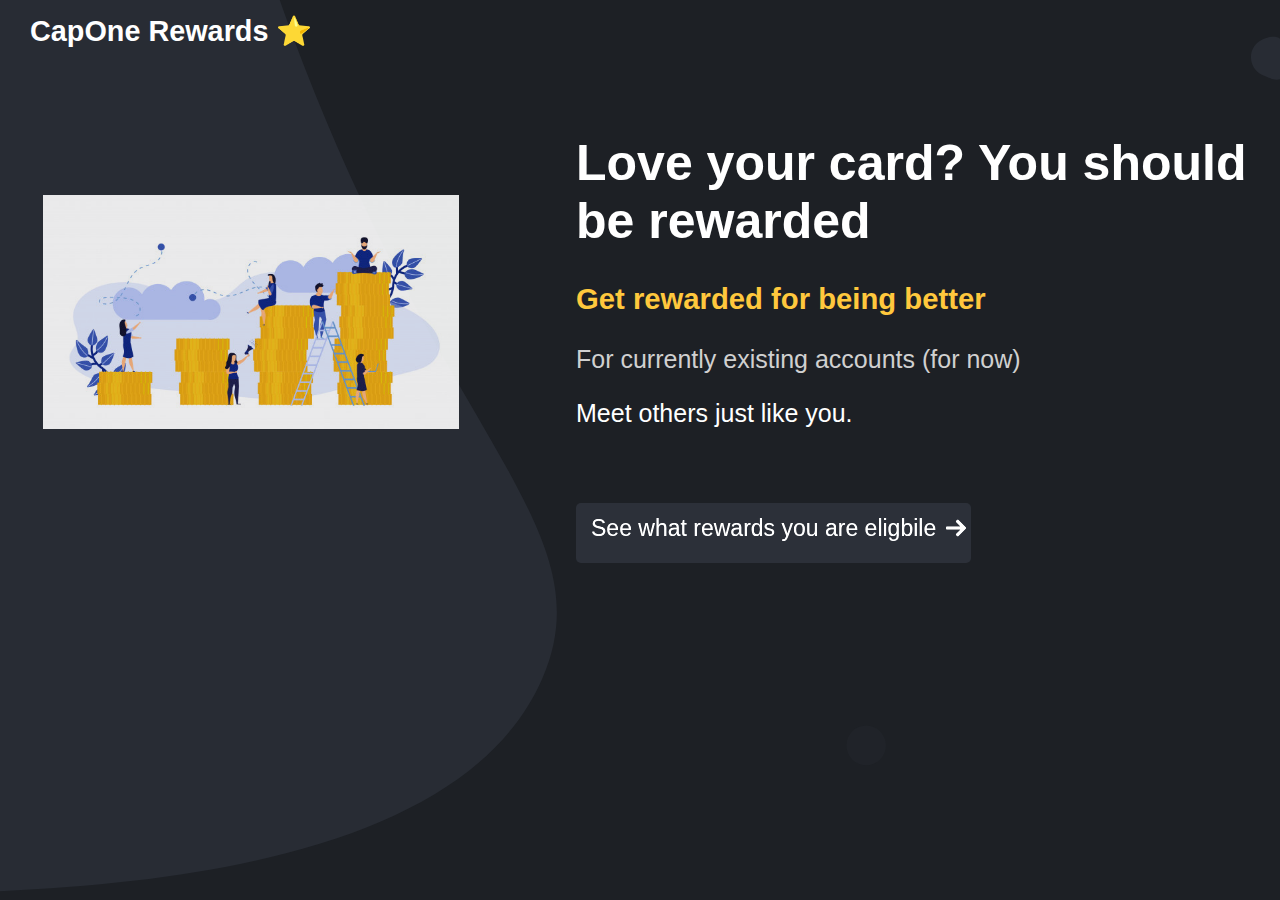
==== templates/index.html @ ca46d289 "Initial front page commit" ====
<!DOCTYPE html>
<html lang="en">

<head>
  <meta charset="utf-8" />
  <script src="/static/js/tiny-date-picker/dist/tiny-date-picker.min.js"></script>
  <script src="/static/js/index.js"></script>
  <link rel="icon" href="/favicon.ico" />
  <meta name="viewport" content="width=device-width,initial-scale=1" />
  <meta name="theme-color" content="#000000" />
  <link rel="apple-touch-icon" href="/static/imgs/pizza.png" />
  <link rel="icon" href="/static/imgs/pizza.ico" type="image/x-icon" />
  <link rel="stylesheet" href="/static/css/index.css" />
  <link rel="stylesheet" href="/static/js/tiny-date-picker/tiny-date-picker.min.css" />
  <meta name="description" content="Meet others just like you" />
  <title>CapOne Rewards ⭐</title>
</head>

<body class="joining">
  <noscript>You need to enable JavaScript to run this app.</noscript>
  <div id="root">
    <div class="App">
      <header class="top">
        <div class="logo-left">
          <a href="/">CapOne Rewards ⭐ </a>
        </div>
        <div class="text-right">
        </div>
      </header>
      <header class="App-header">
        <div class="back">
          <img class="wave" src="/static/imgs/wave.svg" alt="" />
        </div>
        <main>
          <div class="left">
            <img class="vid-chat" src="/static/imgs/rewards.png" alt="" />
          </div>
          <div class="right">
            <h1 class="desc">Love your card? You should be rewarded</h1>
            <h3 class="title">Get rewarded for being better</h3>
            <p class="text">
              For currently existing accounts (for now)
            </p>
            <p class="small">Meet others just like you.</p>
            <div class="proceedButton join" role="button">
              <div class="proceedButton-btns">
                <div class="proceedButton-text"></div>
                <div class="proceedButton-arrow">
                  <img class="svg" src="/static/imgs/right-arrow.svg" alt="" />
                </div>
              </div>
            </div>
          </div>
        </main>
      </header>
    </div>
  </div>
</body>

</html>
---- static/css/index.css ----
body {
  margin: 0;
  font-family: -apple-system, BlinkMacSystemFont, "Segoe UI", Roboto, Oxygen, Ubuntu, Cantarell, "Fira Sans", "Droid Sans", "Helvetica Neue", sans-serif;
  -webkit-font-smoothing: antialiased;
  -moz-osx-font-smoothing: grayscale;
  background-color: #1d2025;
}

* {
  scrollbar-color: #31353f #1d2025;
}

::-webkit-scrollbar {
  width: 7px;
}

::-webkit-scrollbar-track {
  background: #1d2025;
}

::-webkit-scrollbar-thumb {
  background: #31353f;
}

.App-header .back {
  width: 100%;
  height: 100vh;
  position: absolute;
  overflow: hidden;
}

.App-header .back .wave {
  height: 100%;
  left: 0;
  position: absolute;
  transform: scale(5);
}

:not(.proceedButton) {
  scrollbar-width: thin;
  color: #fff;
  text-decoration: none;
}

.App-logo {
  height: 40vmin;
  pointer-events: none;
}

.join {
  cursor: pointer;
}

.proceedButton {
  filter: brightness(1.1);
  background: #282c34;
  position: absolute;
  padding: 5px 15px;
  min-width: 150px;
  min-height: 50px;
  text-align: center;
  cursor: pointer;
  margin-top: 50px;
  transition: .5s ease;
}

.proceedButton .proceedButton-btns {
  display: flex;
  justify-content: center;
  position: relative;
  top: 10px;
}

.proceedButton:hover {
  box-shadow: 0 0 25px 0 #0000001a;
  filter: brightness(1.2);
}

.proceedButton .proceedButton-arrow {
  transform: translateX(10px);
  position: relative;
}

.proceedButton .proceedButton-arrow .svg {
  width: 20px;
  position: relative;
  top: -3px;
}

.proceedButton .proceedButton-text {
  font-size: 23px;
  position: relative;
  font-weight: 500;
  transform: translateY(-3px);
}

.proceedButton .proceedButton-text::before {
  content: "See what rewards you are eligbile";
}

.proceedButton.joining .proceedButton-text::before {
  content: "Scroll";
}

.proceedButton.joining .proceedButton-arrow .svg {
  transform: rotate(90deg);
}

.proceedButton.joining .proceedButton-text::after {
  transform: rotate(90deg);
}

.proceedButton * {
  pointer-events: none;
}

.proceedButton {
  border-radius: 5px;
  transition: 1s ease;
}

@keyframes lRAn {
  from {
    opacity: 0;
  }
}

.selectButton p {
  font-size: 20px;
  margin-block-start: 0;
  margin-block-end: 0;
}

.selectButton .item {
  display: inline-flex;
}

.selectButton .item~.item {
  margin: 0 10px;
}

.selectButton::before {
  content: '';
  background: linear-gradient(to right, #464c58, rgba(70, 76, 88, 0));
  height: 1px;
  width: 90%;
  position: absolute;
  left: 0;
  transform: translateY(-14px);
}

.selectButton {
  font-size: 20px;
  padding: 10px;
  pointer-events: none;
}

.selectButton:not(.chosen):not(.own) {
  cursor: pointer;
}

.selectButton {
  pointer-events: all;
}

.selectButton .item.time::after {
  content: 'Click to choose';
  opacity: .4;
  margin-left: 10px;
  position: relative;
}

.selectButton.chosen .item.time::after {
  content: 'Chosen';
  opacity: 1;
  margin-left: 10px;
  position: relative;
  color: #ffc83d;
}

.own>.item {
  opacity: .5;
  font-size: 16px;
}

.own>.item~input {
  background: inherit;
  padding: 5px 1px;
  padding-left: 1px;
  border-radius: 5px;
  margin-left: 10px;
  color: #4b4e5585;
  padding-left: 8px;
  border: 1px solid #464c58;
  /* opacity: .5; */
}

.own>.item~input:hover, .own.edited>.item~input {
  opacity: 1;
  color: #ced3de85;
  transition: .5s ease;
}

.own>.item~input:focus {
  outline: none;
}

.customSave {
  position: absolute;
  font-size: 15px;
  background: #2b2e34;
  padding: 7px 10px;
  border-radius: 5px;
  cursor: pointer;
  transform: translateY(5px);
}

.own:not(.edited) .step, .own:not(.edited) .customSave{
  display: none;
}

.selectButton:not(.chosen) .item.time::after {
  opacity: 1;
  color: #ffc83d;
}

.selectButton .item.members .joins-num {
  color: #8d9199;
  font-size: 18px;
  position: relative;
  top: -1px;
}

.selectButton .item.members .joins {
  color: #8d9199;
  font-size: 15px;
  position: relative;
  top: -2px;
  padding-left: 5px;
}

.selectButton .item.members {
  background-color: #393c4285;
  padding: 1px 10px;
  border-radius: 100px;
  float: right;
}

.selectButton::after {
  content: '';
  background: linear-gradient(to right, #464c58, rgba(70, 76, 88, 0));
  height: 1px;
  width: 90%;
  position: absolute;
  left: 0;
  transform: translateY(33px);
}

.selectButton:last-of-type::after {
  transform: translateY(45px);
}

.selectButton+.selectButton::before {
  background: none;
}

.selectButton.own.edited:last-of-type::after {
  transform: translateY(80px);
}

.selectButton .email-box {
  padding-top: 10px;
  font-size: 15px;
}

.selectButton .email-text {
  font-size: 19px;
  color: #8d9199;
  color: #dadfea;
}

.selectButton .email-footer {
  font-size: 15px;
  color: #fbfbfba1;
  padding-top: 3px;
}

.selectButton .email-input, .selectButton .email-name-input {
  margin-top: 20px;
  background-color: #393c4285;
  padding: 8px 15px;
  border-radius: 100px;
  border: none;
  outline: none;
}

.selectButton .email-submit {
  margin-top: 20px;
}

.selectButton .email-submit input {
  padding: 8px 15px;
  border-radius: 5px;
  border: none;
  background-color: #2b2e34;
  cursor: pointer;
}

.selectButton:not(.chosen) .email-box {
  display: none;
}

.bottom.choseTime .selectButton.chosen~.selectButton {
  top: 22px;
  position: relative;
  left: 0;
}

.selectButton.bottom-item.chosen+.bottom-item::before {
  display: none;
}

.logo-left a {
  transition: .5s ease;
  opacity: 1;
  animation: lRAn 1s ease;
  cursor: pointer;
  display: block;
  font-size: 1.8em;
  margin-block-start: .5em;
  margin-block-end: .67em;
  margin-inline-start: 20px;
  margin-inline-end: 0;
  font-weight: 700;
}

.text-right .home {
  color: #c7d3ff;
}

.logo-left a:hover, .text-right a:hover {
  color: #ffc83d;
}

.logo-left {
  position: absolute;
  z-index: 2;
  left: 10px;
}

.text-right {
  position: absolute;
  z-index: 2;
  right: 10px;
  margin: 15px 10px;
  font-size: 20px;
}

.text-right a~a {
  margin-left: 50px;
}

.title {
  color: #ffc83d;
}

.bottom .title {
  margin-block-start: 0;
  margin-block-end: 1em;
}

.bottom .title::before {
  content: "Available:";
}

.text {
  color: #d0d0d0;
}

@keyframes rightAn {
  from {
    opacity: 0;
    transform: translateY(50px)
  }
}

.right {
  animation: rightAn 1s ease;
}

.line-through {
  text-decoration: line-through;
}

.line-under {
  text-decoration: underline;
}

.App-header main {
  position: relative;
  display: grid;
  grid-template-columns: 45% 55%;
  top: 100px;
}

@keyframes leftAn {
  from {
    opacity: 0;
    transform: translateY(-50px)
  }
}

.App-header main .left {
  animation: leftAn 1s ease;
  width: 85%;
  position: relative;
  top: 11%;
  margin: auto;
}

.App-header main .left .vid-chat {
  width: 85%;
  position: relative;
  top: 11%;
  opacity: .9;
}

body:not(.joining) .App-secondheader {
  display: none;
}

.App-header, .App-secondheader {
  min-height: 100vh;
  display: flex;
  flex-direction: column;
  font-size: 25px;
  color: #fff;
}

.App-secondheader {
  background-color: #1d2025;
  /* background-image: url(/static/imgs/wave2.svg); */
  background-size: cover;
}

.App-secondheader .bottom {
  padding: 50px;
  position: relative;
  transform: translateY(50%);
}

.App-secondheader .bottom.choseTime {
  padding: 50px;
  position: relative;
  transform: translateY(35%);
}

.App-secondheader .bottom .zoom-link a {
  color: #add8e6;
  overflow-wrap: break-word;
}

.App-secondheader .bottom:not(.chosen) .zoom-link {
  display: none;
}

.App-secondheader .bottom.chosen>div:not(.zoom-link) {
  display: none;
}

.App-secondheader .bottom.chosen .title::after {
  content: "Zoom link:";
  color: #ffffff;
  white-space: pre;
  display: table;
  font-size: 70%;
  font-weight: 500;
}

.bottom.chosen .title::before {
  content: "Come on in!";
}

.App-secondheader .bottom.nothing .bottom-item:not(.nothing-title) {
  display: none;
}

.App-secondheader .bottom:not(.nothing) .bottom-item.nothing-title {
  display: none;
}

.App-secondheader .desc2 {
  font-size: 1.5em;
  margin-block-start: .67em;
  margin-block-end: .67em;
  margin-inline-start: 0;
  margin-inline-end: 0;
  font-weight: 700;
}

.nothing-title {
  font-size: 1em;
  position: absolute;
  left: 50%;
  transform: translate(-50%, 300px);
}

.steps {
  display: none;
}

.steps .step {
  font-size: 12px;
  opacity: .5;
  display: inline;
}

.step~.step {
  margin-left: 13px;
}

.steps .step:first-of-type, .step.active {
  opacity: 1;
}

.steps .step:not(:last-of-type):after {
  content: "";
  position: absolute;
  width: 2px;
  height: 18px;
  background: #4f545e;
  transform: rotate(200deg) translateY(-7px);
  margin-left: 5.5px;
}

.capacity {
  transform: translateY(15px);
  background: linear-gradient(45deg, #2b2e34, #0000);
  padding: 20px;
  border-radius: 10px;
  font-size: 16px;
}

.capacity .inner>div:last-of-type {
  display: inline-flex;
  margin-top: 10px;
}

.own:not(.edited) .capacity, .own:not(.showCapacity) .capacity{
  display: none;
}

.own.showCapacity .customSave {
  transform: translateY(115px);
}

@media screen and (max-width: 1240px) {
  .App-header main {
    grid-template-columns: 1fr 1fr;
  }
  .right .title {
    font-size: 1em;
  }
  .right .text {
    font-size: 25px;
  }
}

@media screen and (max-width: 460px) {
  .right .desc {
    font-size: 25px;
  }
  .right .title {
    font-size: 15px;
  }
  .right .text {
    font-size: 25px;
  }
}

@media screen and (max-width: 860px) {
  .App-header main {
    display: block;
  }
  .App-header main .left .vid-chat {
    left: 50%;
    transform: translateX(-50%);
  }
  .right {
    padding: 50px;
  }
  .proceedButton {
    margin-bottom: 25px;
  }
  .App-header main .left {
    margin-top: 10px;
  }
  .App-header main .left .vid-chat {
    width: 100%;
  }
  .proceedButton .proceedButton-arrow {
    display: none;
  }
  .proceedButton .proceedButton-text::after {
    content: "➜";
    position: absolute;
    margin-left: 6px;
    opacity: .9;
  }
  .proceedButton .proceedButton-text {
    right: 10px;
  }
  .proceedButton {
    margin-top: 5px;
    min-width: 160px;
  }
  .bottom.chosen .title::before {
    content: "Come on in!";
    font-size: 1.40em;
  }
}

@media screen and (max-width: 550px) {
  .text-right .home {
    display: none;
  }
  .proceedButton .proceedButton-text {
    font-size: 20px;
    font-weight: 500;
  }
  .proceedButton .proceedButton-arrow {
    display: none;
  }
  .proceedButton .proceedButton-text::before {
    content: "Join";
  }
  .proceedButton {
    padding: 0;
  }
  .proceedButton {
    background: #1d2025;
    margin-top: 5px;
    min-width: 130px;
  }
  .right .text {
    font-size: 23px;
  }
  .logo-left a {
    font-size: 1.5em;
    margin-inline-start: 40px;
  }
}

@media screen and (max-width: 510px) {
  .own>.item~input {
    margin: 5px 0 0 0;
  }
}

@media screen and (max-width: 470px) {
  .selectButton .item.time::after {
    display: none;
  }
}

@media screen and (max-width: 360px) {
  .right, .App-secondheader .bottom {
    padding: 50px 20px;
  }
  .logo-left a {
    margin-inline-start: 0;
  }
  .logo-left a {
    font-size: 1.3em;
  }
  .text-right .join {
    color: #ffc83d;
  }
}

@media screen and (max-width: 300px) {
  .text-right {
    display: none;
  }
}

@media screen and (max-width: 265px) {
  .selectButton .item.members {
    display: none;
  }
}
---- static/js/tiny-date-picker/tiny-date-picker.min.css ----
.dp-modal {
    position: fixed;
    top: 0;
    left: 0;
    right: 0;
    bottom: 0;
    background: rgba(255, 255, 255, 0.75)
}

.dp {
    position: relative;
    background: #FFF;
    box-shadow: 2px 2px 16px rgba(0, 0, 0, 0.25);
    line-height: 1.4;
    border-radius: 4px;
    max-height: 400px;
    z-index: 1000;
    padding-top: 6px;
    overflow: hidden;
    -webkit-tap-highlight-color: transparent
}

.dp:before {
    content: ' ';
    height: 6px;
    position: absolute;
    top: 0;
    left: 0;
    right: 0;
    background: #3b99fc;
    background: linear-gradient(-90deg, #3b99fc 0, #8aefc8 100%)
}

.dp-permanent .dp {
    padding-top: 0;
    border: 1px solid #EEE;
    box-shadow: none
}

.dp-permanent .dp:before {
    display: none
}

.dp-cal {
    min-height: 300px
}

.dp-below {
    position: absolute;
    font-size: .8em;
    width: 400px;
    max-width: 100vw
}

.dp-permanent {
    position: relative;
    font-size: .8em;
    width: 400px;
    max-width: 100vw
}

.dp-permanent .dp {
    z-index: 0
}

.dp-modal .dp {
    position: absolute;
    top: 50%;
    left: 50%;
    max-width: 600px;
    width: calc(100% - 4em);
    transform: translate(-50%, -50%);
    animation: slide-up .3s forwards
}

.dp-months {
    padding: 24px
}

.dp-years {
    box-sizing: border-box;
    max-height: 400px;
    padding: 8px 0;
    overflow: auto !important
}

.dp-cal-month, .dp-cal-year, .dp-day, .dp-month, .dp-year {
    box-sizing: border-box;
    text-align: center;
    text-decoration: none;
    position: relative;
    color: #3b404d;
    border-radius: 2px;
    border: 0;
    background: transparent
}

.dp-cal-header {
    position: relative;
    text-align: center;
    padding-bottom: 16px;
    background: #f5f5f5
}

.dp-next, .dp-prev {
    position: absolute;
    width: 30px;
    height: 30px;
    overflow: hidden;
    top: 14px;
    color: #777;
    border-radius: 2px;
    border: 0;
    background: transparent
}

.dp-next:focus, .dp-prev:focus, .dp-next:hover, .dp-prev:hover {
    outline: 0;
    color: inherit
}

.dp-prev {
    left: 24px
}

.dp-next {
    right: 24px
}

.dp-prev:before, .dp-next:before {
    content: '';
    border: 2px solid;
    width: 10px;
    height: 10px;
    display: inline-block;
    transform: rotate(-45deg);
    transition: border-color .2s;
    margin: 9px 0 40px 4px
}

.dp-prev:before {
    border-right: 0;
    border-bottom: 0
}

.dp-next:before {
    border-left: 0;
    border-top: 0;
    margin-left: 0;
    margin-right: 4px
}

.dp-cal-month, .dp-cal-year {
    display: inline-block;
    font-size: 1.4em;
    padding: 16px 8px 8px;
    outline: 0
}

.dp-cal-footer {
    text-align: center;
    background: #f5f5f5
}

.dp-day-today:after {
    content: '';
    height: 0;
    width: 0;
    border: 7px solid #227bd7;
    border-bottom-color: transparent;
    border-left-color: transparent;
    position: absolute;
    top: 0;
    right: 0
}

.dp-close, .dp-clear, .dp-today {
    box-sizing: border-box;
    display: inline-block;
    width: 33%;
    padding: 8px;
    text-decoration: none;
    color: inherit;
    border: 0;
    background: transparent;
    cursor: pointer;
}

.dp-permanent .dp-close, .dp-permanent .dp-clear {
    display: none
}

.dp-close:active, .dp-clear:active, .dp-today:active, .dp-next:active, .dp-prev:active, .dp-cal-month:active, .dp-cal-year:active {
    background: #75bcfc;
    color: white
}

@media screen and (min-device-width:1200px) {
    .dp-close:hover, .dp-close:focus, .dp-clear:hover, .dp-clear:focus, .dp-today:hover, .dp-today:focus, .dp-next:hover, .dp-next:focus, .dp-prev:hover, .dp-prev:focus, .dp-cal-month:focus, .dp-cal-month:hover, .dp-cal-year:hover, .dp-cal-year:focus {
        background: #75bcfc;
        color: white
    }
}

.dp-col-header, .dp-day {
    width: 14.28571429%;
    display: inline-block;
    padding: 8px;
    text-align: center
}

.dp-col-header {
    color: #AAA;
    text-transform: uppercase;
    font-weight: 300;
    font-size: .8em;
    padding: 8px 0
}

.dp-month {
    width: 33%;
    display: inline-block;
    padding: 8px
}

.dp-year {
    display: block;
    padding: 8px 40px;
    width: 100%
}

.dp-edge-day {
    color: #AAA
}

.dp-day:hover, .dp-month:hover, .dp-year:hover, .dp-current:focus, .dp-current, .dp-day:focus, .dp-month:focus, .dp-year:focus {
    outline: 0;
    background: #75bcfc;
    color: white
}

.dp-selected:hover, .dp-selected:focus, .dp-selected {
    background: #3b99fc;
    color: #FFF
}

.dp-day-disabled {
    background: transparent;
    color: #DDD
}

.dp-day-disabled:focus, .dp-day-disabled:hover {
    background: #DDD
}

.dp-focuser {
    position: absolute;
    z-index: 0;
    top: 50%;
    left: 50%
}

@media(max-width:480px), (max-height:480px) {
    .dp-modal .dp {
        font-size: .9em;
        width: auto;
        width: 100%
    }
    .dp-day-of-week, .dp-day {
        padding: 8px
    }
}

@keyframes slide-up {
    0% {
        transform: translate(-50%, 100%)
    }
    100% {
        transform: translate(-50%, -50%)
    }
}

.dp, .dp-cal, .dp-cal-header, .dp-month, .db-years {
    background: #1d2025;
}

.dp-month, .db-years, .dp-day {
    cursor: pointer;
}

.dp-cal-footer {
    background: #1f2328;
}

.dp::before {
    background: linear-gradient(130deg, #ffc83d 0, #ff983d 100%);
}

.dp-day-today::after {
    border: 7px solid #ffc83d;
    border-bottom-color: transparent;
    border-left-color: transparent;
}

.dp-selected:hover, .dp-selected:focus, .dp-selected {
    background: #272d33;
}

.dp-close:hover, .dp-close:focus, .dp-clear:hover, .dp-clear:focus, .dp-today:hover, .dp-today:focus, .dp-next:hover, .dp-next:focus, .dp-prev:hover, .dp-prev:focus, .dp-cal-month:focus, .dp-cal-month:hover, .dp-cal-year:hover, .dp-cal-year:focus {
    background: #272d33;
}

.dp-day:hover, .dp-month:hover, .dp-year:hover, .dp-current:focus, .dp-current, .dp-day:focus, .dp-month:focus, .dp-year:focus, .dp-day-disabled:focus, .dp-day-disabled:hover {
    background: #14171a;
    cursor: pointer;
}

.amPm {
    display: grid;
    grid-template-columns: 1fr 1fr;
    opacity: .6;
}

.times span {
    color: #404552;
    cursor: pointer;
}

.times span.active {
    color: white;
}

.times span:not(.active):hover {
    color: #8892aa;
}

.dp-modal {
	background: rgba(29, 32, 37, 0.92)!important;
}
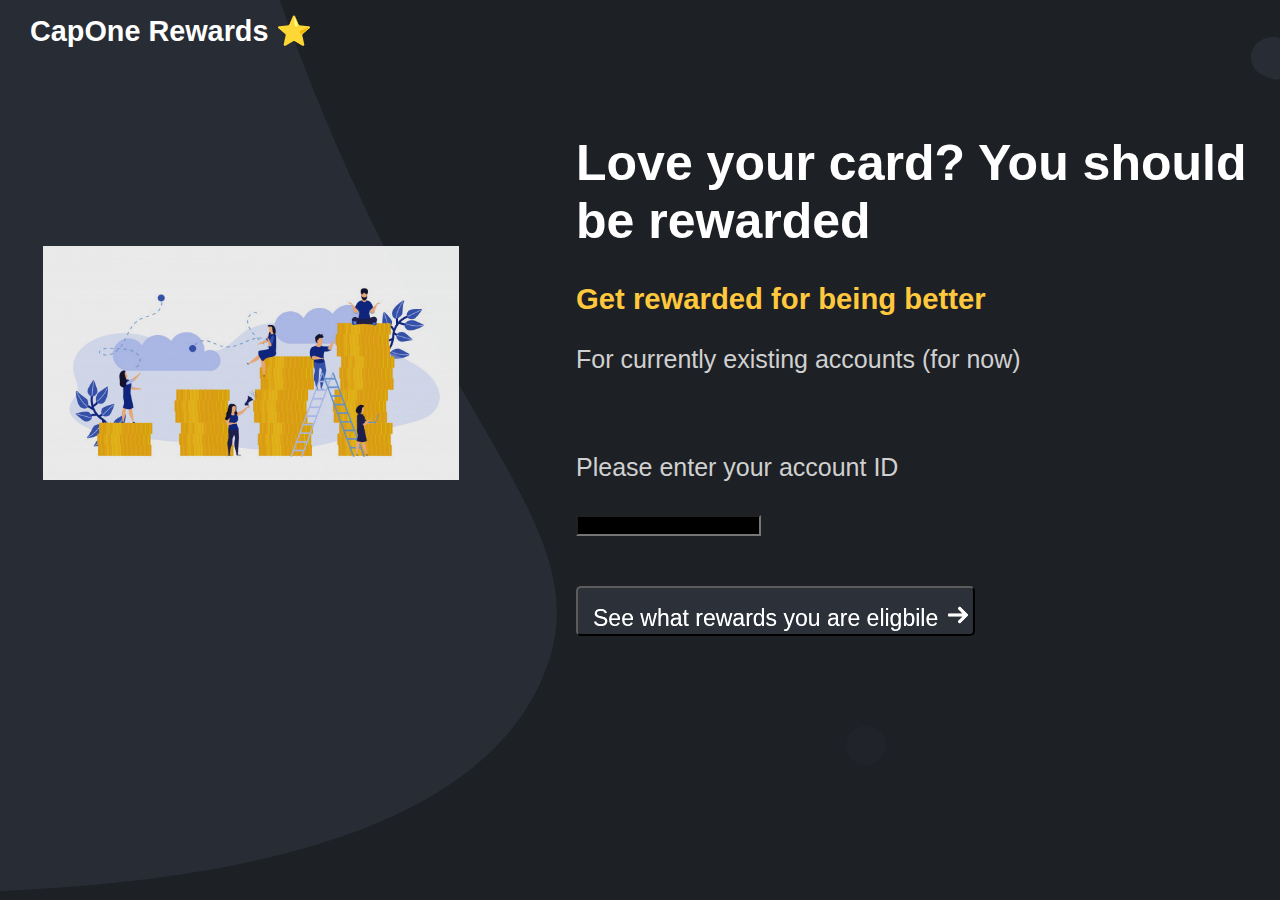
==== commit f285c1ca: "It works innit" ====
--- a/templates/index.html
+++ b/templates/index.html
@@ -41,15 +41,22 @@
             <p class="text">
               For currently existing accounts (for now)
             </p>
-            <p class="small">Meet others just like you.</p>
-            <div class="proceedButton join" role="button">
+            <br> 
+
+            <p class="text">
+              Please enter your account ID
+            </p>
+
+            <input style="background-color: black;"type="text" id="fname" name="fname"><br>
+
+            <button onclick="Say_Hello()" class="proceedButton join" role="button">
               <div class="proceedButton-btns">
                 <div class="proceedButton-text"></div>
                 <div class="proceedButton-arrow">
                   <img class="svg" src="/static/imgs/right-arrow.svg" alt="" />
                 </div>
               </div>
-            </div>
+            </button>
           </div>
         </main>
       </header>
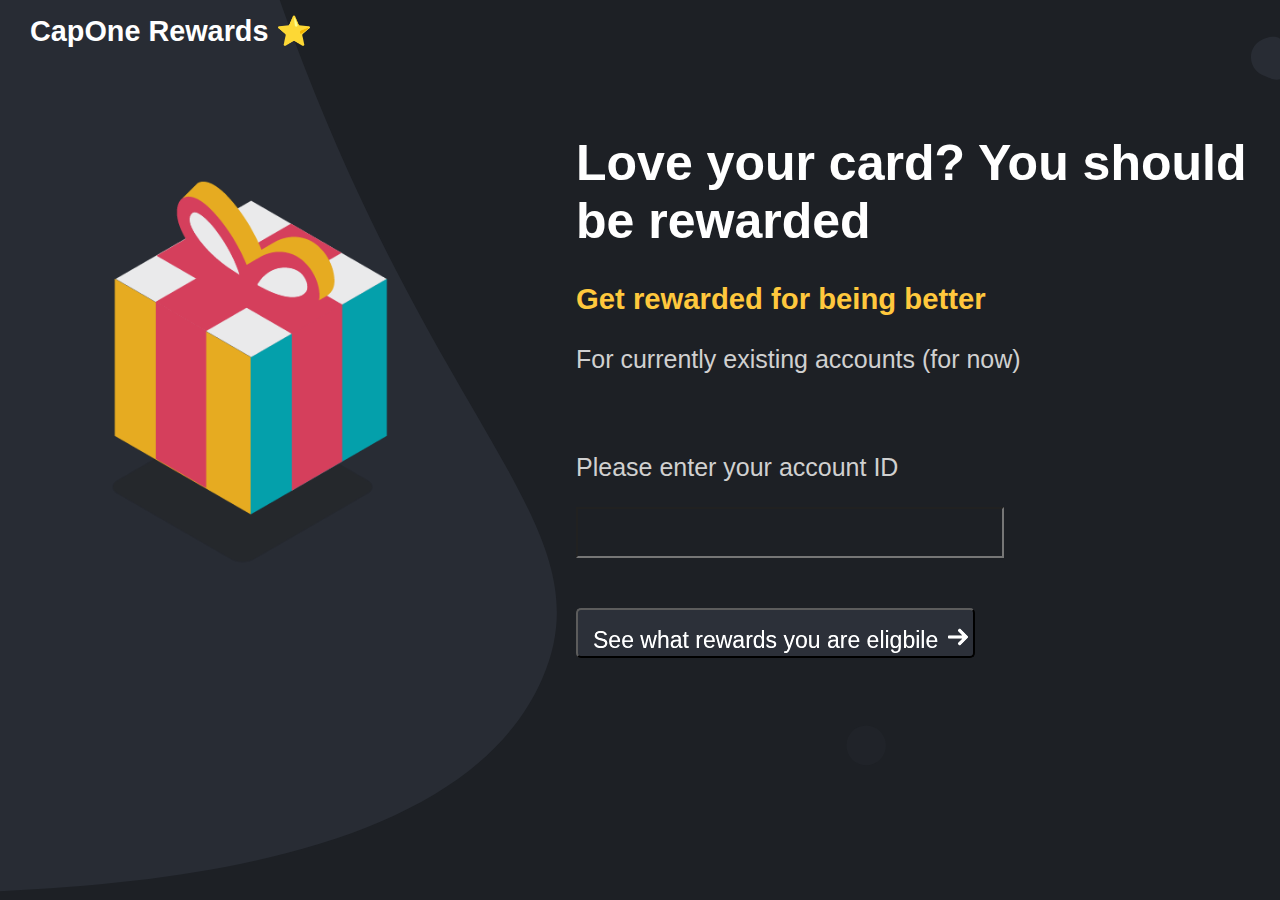
==== commit f1ffa216: "Fixes" ====
--- a/templates/index.html
+++ b/templates/index.html
@@ -47,9 +47,9 @@
               Please enter your account ID
             </p>
 
-            <input style="background-color: black;"type="text" id="fname" name="fname"><br>
+            <input style="background-color: #1d2025; height:10%; font-size: 32px;"type="text" id="fname" name="fname"><br>
 
-            <button onclick="Say_Hello()" class="proceedButton join" role="button">
+            <button onclick="Say_Hello()" class="proceedButton join" tyle="background-color: #1d2025; height:10%; font-size: 32;" role="button">
               <div class="proceedButton-btns">
                 <div class="proceedButton-text"></div>
                 <div class="proceedButton-arrow">
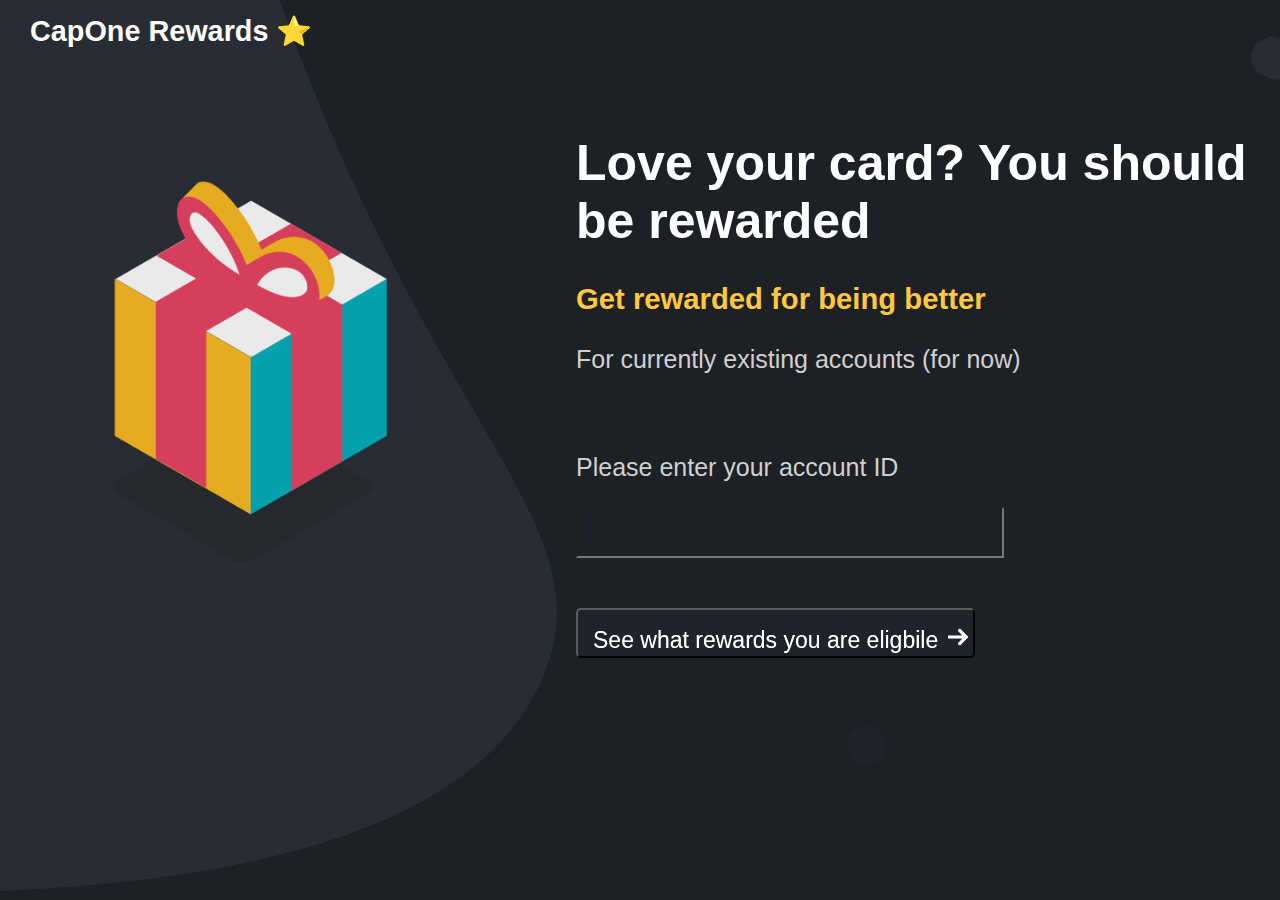
==== commit 75ab0998: "More fixes" ====
--- a/templates/index.html
+++ b/templates/index.html
@@ -49,7 +49,7 @@
 
             <input style="background-color: #1d2025; height:10%; font-size: 32px;"type="text" id="fname" name="fname"><br>
 
-            <button onclick="Say_Hello()" class="proceedButton join" tyle="background-color: #1d2025; height:10%; font-size: 32;" role="button">
+            <button onclick="Say_Hello()" class="proceedButton join" style="background-color: #1d2025; height:10%; font-size: 32;" role="button">
               <div class="proceedButton-btns">
                 <div class="proceedButton-text"></div>
                 <div class="proceedButton-arrow">
